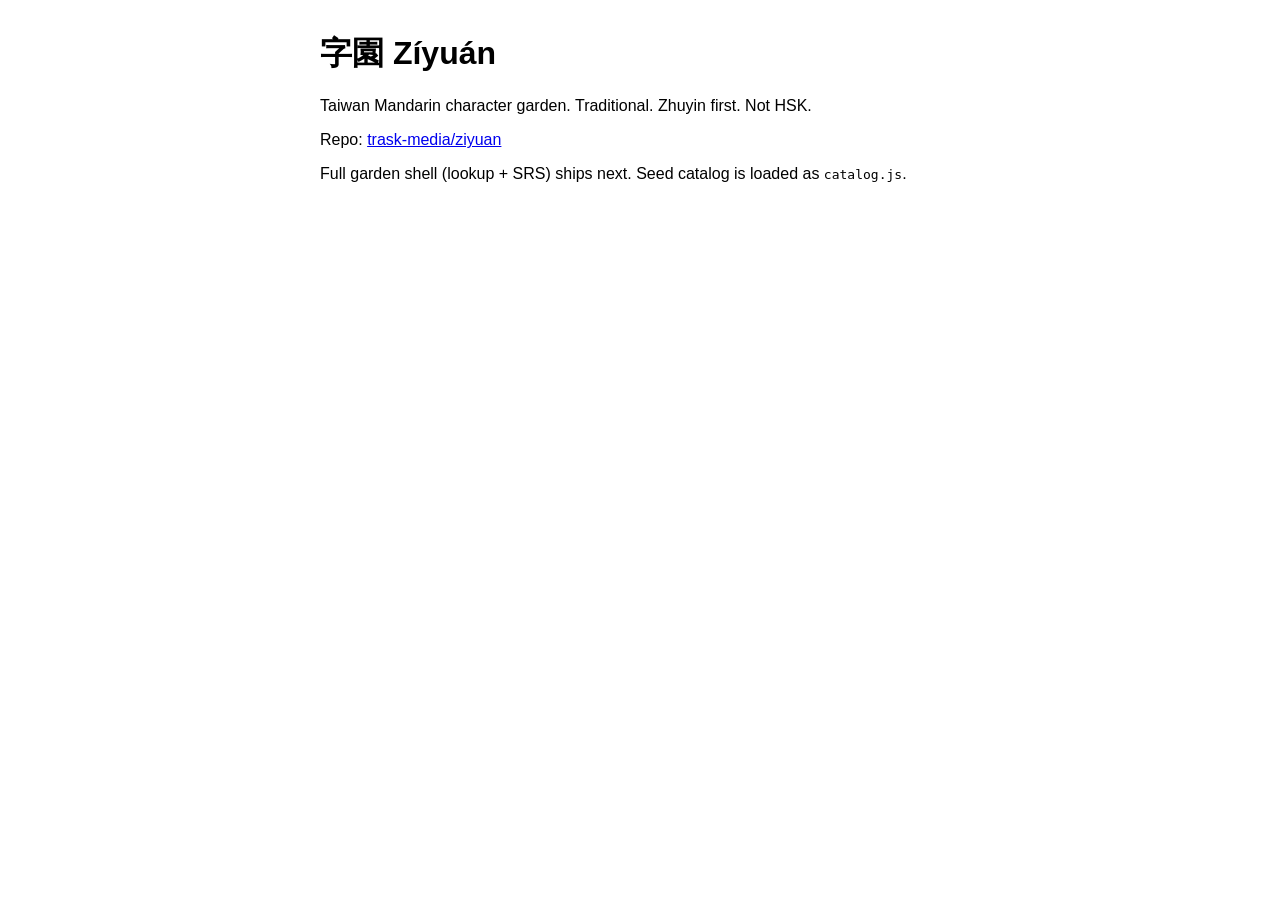
==== index.html @ 7b879d0a "Minimal index so Pages has a homepage" ====
<!DOCTYPE html>
<html lang="zh-Hant-TW">
<head>
<meta charset="utf-8"/>
<meta name="viewport" content="width=device-width, initial-scale=1"/>
<title>字園 Zíyuán</title>
</head>
<body style="font-family:sans-serif;max-width:40em;margin:2em auto;padding:0 1em">
<h1>字園 Zíyuán</h1>
<p>Taiwan Mandarin character garden. Traditional. Zhuyin first. Not HSK.</p>
<p>Repo: <a href="https://github.com/trask-media/ziyuan">trask-media/ziyuan</a></p>
<p>Full garden shell (lookup + SRS) ships next. Seed catalog is loaded as <code>catalog.js</code>.</p>
<script src="catalog.js"></script>
</body>
</html>
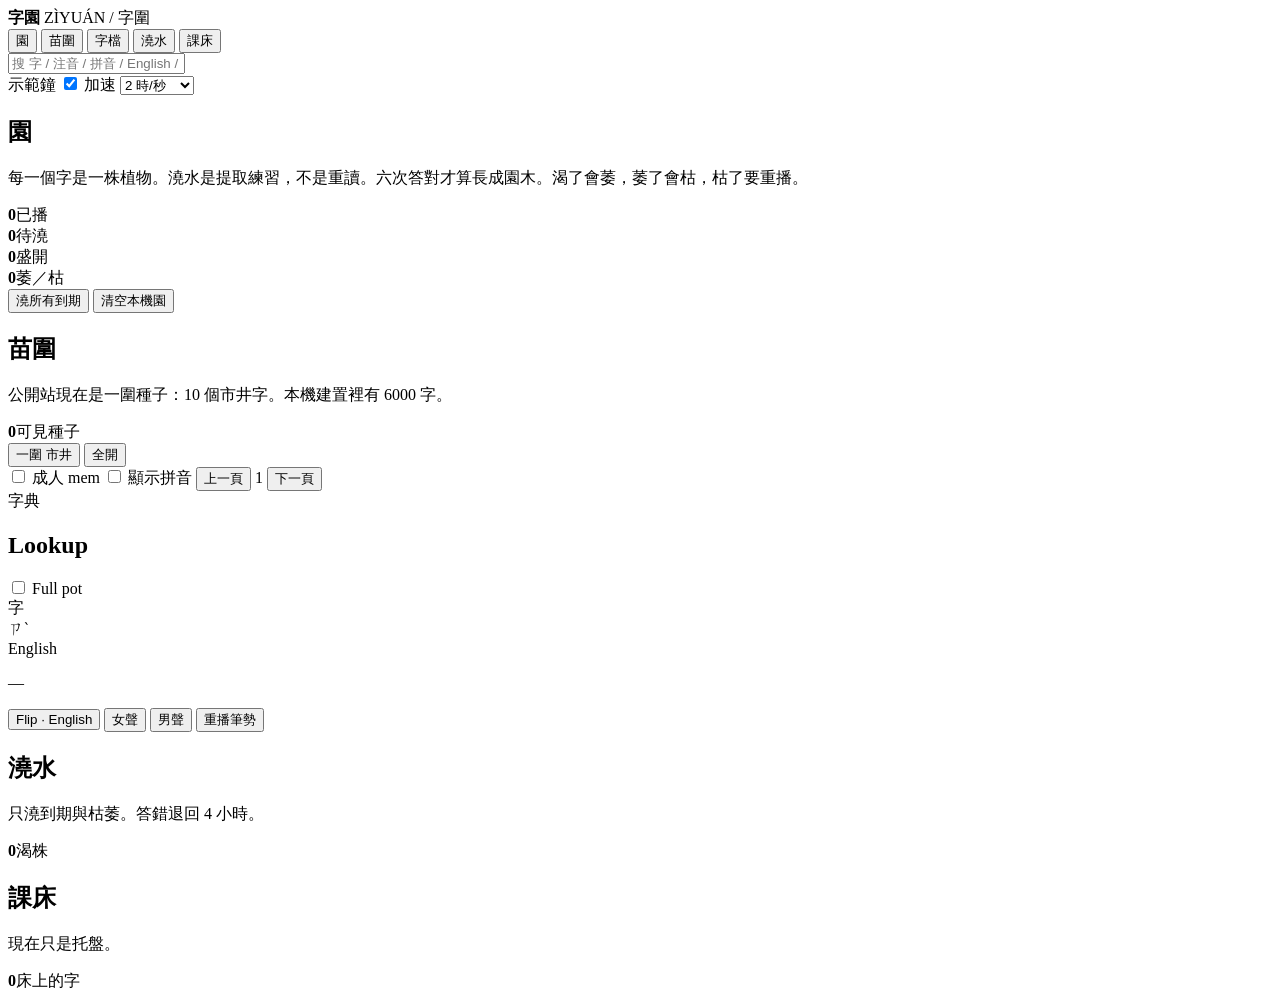
==== commit 53540e89: "Full garden shell" ====
--- a/index.html
+++ b/index.html
@@ -1,15 +1,181 @@
 <!DOCTYPE html>
 <html lang="zh-Hant-TW">
 <head>
-<meta charset="utf-8"/>
-<meta name="viewport" content="width=device-width, initial-scale=1"/>
-<title>字園 Zíyuán</title>
+  <meta charset="utf-8" />
+  <meta name="viewport" content="width=device-width, initial-scale=1" />
+  <title>字園 Zíyuán — 台灣華語字圍</title>
+  <link rel="preconnect" href="https://fonts.googleapis.com" />
+  <link rel="preconnect" href="https://fonts.gstatic.com" crossorigin />
+  <link href="https://fonts.googleapis.com/css2?family=Noto+Sans+TC:wght@400;500;700&family=Noto+Serif+TC:wght@500;700&display=swap" rel="stylesheet" />
+  <link rel="stylesheet" href="styles.css" />
 </head>
-<body style="font-family:sans-serif;max-width:40em;margin:2em auto;padding:0 1em">
-<h1>字園 Zíyuán</h1>
-<p>Taiwan Mandarin character garden. Traditional. Zhuyin first. Not HSK.</p>
-<p>Repo: <a href="https://github.com/trask-media/ziyuan">trask-media/ziyuan</a></p>
-<p>Full garden shell (lookup + SRS) ships next. Seed catalog is loaded as <code>catalog.js</code>.</p>
-<script src="catalog.js"></script>
+<body>
+  <div class="app">
+    <header class="topbar">
+      <a class="brand" href="index.html" style="text-decoration:none;color:inherit">
+        <b>字園</b>
+        <span>ZÌYUÁN / 字圍</span>
+      </a>
+      <nav class="nav">
+        <button data-view="garden" class="active">園</button>
+        <button data-view="nursery">苗圍</button>
+        <button data-view="profile">字檔</button>
+        <button data-view="water">澆水</button>
+        <button data-view="lesson">課床</button>
+      </nav>
+      <div class="search">
+        <input id="q" placeholder="搜 字 / 注音 / 拼音 / English / 台灣" />
+      </div>
+      <div class="clockbox">
+        <span id="demo-flag">示範鐘</span>
+        <label class="chk"><input type="checkbox" id="demo-toggle" checked /> 加速</label>
+        <select id="demo-rate">
+          <option value="0.5">0.5 時/秒</option>
+          <option value="2" selected>2 時/秒</option>
+          <option value="12">12 時/秒</option>
+          <option value="72">3 日/秒</option>
+        </select>
+      </div>
+    </header>
+    <main>
+      <section class="view on" data-view="garden">
+        <div class="hero">
+          <div>
+            <h1>園</h1>
+            <p>每一個字是一株植物。澆水是提取練習，不是重讀。六次答對才算長成園木。渴了會萎，萎了會枯，枯了要重播。</p>
+          </div>
+          <div class="stats">
+            <div class="stat"><b id="g-planted">0</b><span>已播</span></div>
+            <div class="stat"><b id="g-due">0</b><span>待澆</span></div>
+            <div class="stat"><b id="g-bloom">0</b><span>盛開</span></div>
+            <div class="stat"><b id="g-wilt">0</b><span>萎／枯</span></div>
+          </div>
+        </div>
+        <div class="actions">
+          <button class="btn" id="water-all">澆所有到期</button>
+          <button class="btn ghost" id="clear-garden">清空本機園</button>
+        </div>
+        <div class="pots" id="garden-pots"></div>
+      </section>
+      <section class="view" data-view="nursery">
+        <div class="hero">
+          <div>
+            <h1>苗圍</h1>
+            <p>公開站現在是一圍種子：10 個市井字。本機建置裡有 6000 字。</p>
+          </div>
+          <div class="stat"><b id="n-count">0</b><span>可見種子</span></div>
+        </div>
+        <div class="beds">
+          <button data-lv="1" class="on">一圍 市井</button>
+          <button data-lv="0">全開</button>
+        </div>
+        <div class="settings-row">
+          <label class="chk"><input type="checkbox" id="adult-toggle" /> 成人 mem</label>
+          <label class="chk"><input type="checkbox" id="pinyin-toggle" /> 顯示拼音</label>
+          <span class="pager">
+            <button class="btn ghost" id="prev-page">上一頁</button>
+            <span id="n-page">1</span>
+            <button class="btn ghost" id="next-page">下一頁</button>
+          </span>
+        </div>
+        <div class="catalog-grid" id="catalog-grid"></div>
+      </section>
+      <section class="view" data-view="profile">
+        <div class="lookup">
+          <div class="lookup-bar">
+            <div>
+              <div class="kicker">字典</div>
+              <h1 class="lookup-title">Lookup</h1>
+            </div>
+            <label class="chk rich-toggle">
+              <input type="checkbox" id="rich-toggle" />
+              Full pot
+            </label>
+          </div>
+          <div class="flip-wrap" id="flip-wrap">
+            <div class="flip-card" id="flip-card">
+              <div class="flip-face flip-front">
+                <div class="tian replay" id="tian"><div class="big" id="p-glyph">字</div></div>
+                <div class="lookup-zy" id="p-zy">ㄗˋ</div>
+              </div>
+              <div class="flip-face flip-back">
+                <div class="en-card">
+                  <div class="kicker">English</div>
+                  <p id="p-en-short">—</p>
+                </div>
+              </div>
+            </div>
+          </div>
+          <div class="lookup-actions">
+            <button class="btn" id="btn-flip">Flip · English</button>
+            <button class="btn ghost" id="btn-speak-f">女聲</button>
+            <button class="btn ghost" id="btn-speak-m">男聲</button>
+            <button class="btn ghost" id="btn-replay">重播筆勢</button>
+          </div>
+        </div>
+        <div class="dossier" id="rich-panel" hidden>
+          <div class="glyph-stage compact">
+            <div class="meta-row">
+              <span class="chip lv" id="p-rank">#</span>
+              <span class="chip" id="p-stk"></span>
+              <span class="chip" id="p-stage"></span>
+            </div>
+            <div class="actions">
+              <button class="btn" id="btn-seed">播進園裡</button>
+              <button class="btn ghost" id="btn-tray">加入課床</button>
+            </div>
+          </div>
+          <div class="panel">
+            <h2>Ledger</h2>
+            <p class="lead" id="p-hook"></p>
+            <div class="meta-row" id="p-stone-chips"></div>
+            <p class="lead" id="p-weather"></p>
+            <h2>字檔</h2>
+            <p class="lead" id="p-en"></p>
+            <p class="lead" id="p-tw" style="display:none"></p>
+            <div class="readings" id="p-readings"></div>
+            <div class="meta-row"><span id="p-py"></span></div>
+            <h2>台灣詞束</h2>
+            <div class="words" id="p-words"></div>
+            <h2>形近</h2>
+            <div class="meta-row" id="p-look"></div>
+            <h2>Mem</h2>
+            <div class="mems" id="p-mems"></div>
+            <textarea id="new-mem" rows="2" placeholder="發明一則"></textarea>
+            <div class="actions">
+              <label class="chk"><input type="checkbox" id="mem-adult" /> 成人</label>
+              <button class="btn" id="btn-add-mem">選用</button>
+            </div>
+            <h2>筆記</h2>
+            <textarea id="p-notes" rows="3"></textarea>
+          </div>
+        </div>
+      </section>
+      <section class="view" data-view="water">
+        <div class="hero">
+          <div>
+            <h1>澆水</h1>
+            <p>只澆到期與枯萎。答錯退回 4 小時。</p>
+          </div>
+          <div class="stat"><b id="w-due">0</b><span>渴株</span></div>
+        </div>
+        <div id="quiz-wrap"></div>
+      </section>
+      <section class="view" data-view="lesson">
+        <div class="hero">
+          <div>
+            <h1>課床</h1>
+            <p>現在只是托盤。</p>
+          </div>
+          <div class="stat"><b id="tray-count">0</b><span>床上的字</span></div>
+        </div>
+        <div class="tray" id="tray"></div>
+        <p class="footer-note" id="lesson-note"></p>
+      </section>
+    </main>
+  </div>
+  <div class="toast" id="toast"></div>
+  <script src="catalog.js"></script>
+  <script src="app.js"></script>
 </body>
 </html>
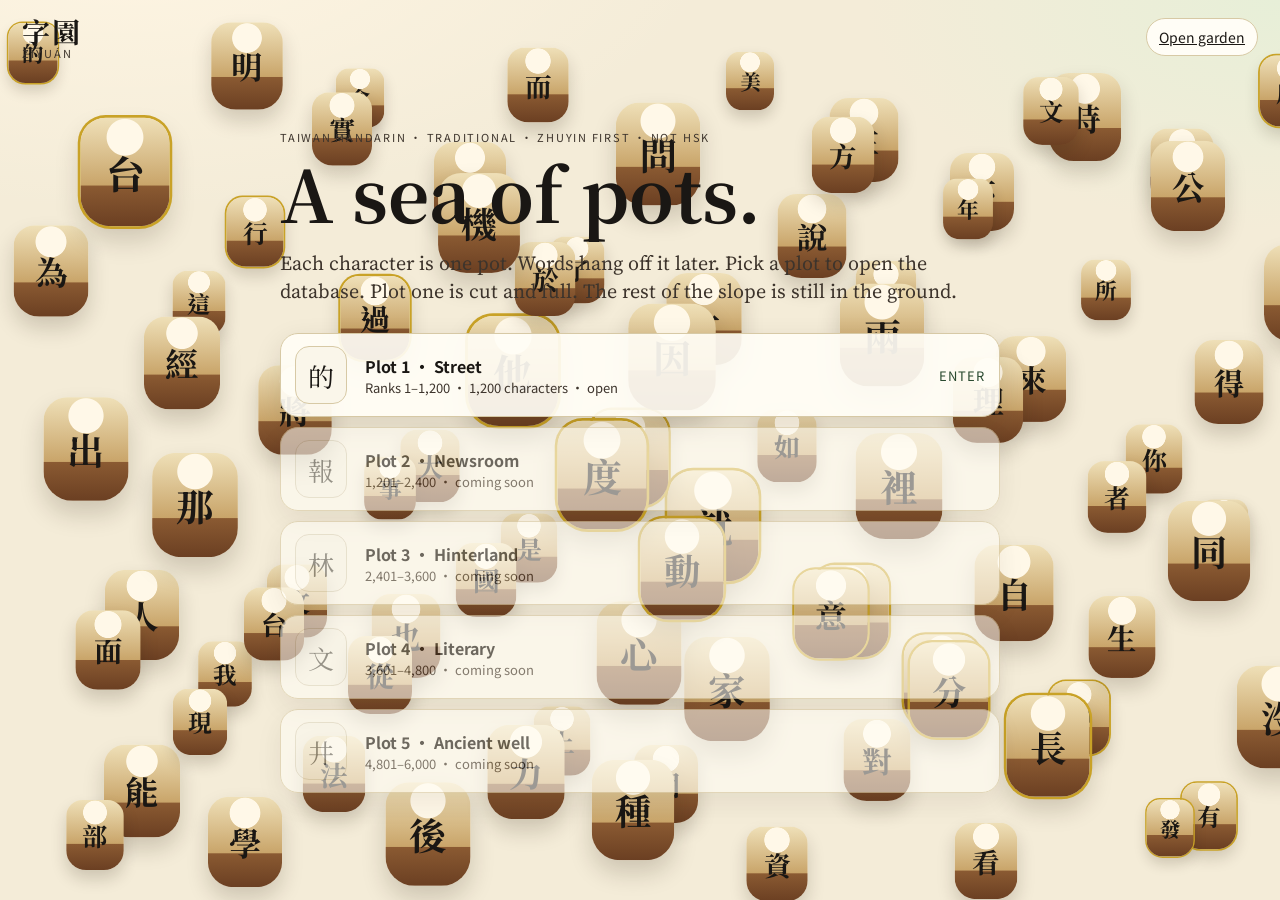
==== commit e7fdaecd: "English landing sea of pots; plot 1 full; garden UI in English" ====
--- a/index.html
+++ b/index.html
@@ -1,181 +1,100 @@
 <!DOCTYPE html>
-<html lang="zh-Hant-TW">
+<html lang="en">
 <head>
   <meta charset="utf-8" />
   <meta name="viewport" content="width=device-width, initial-scale=1" />
-  <title>字園 Zíyuán — 台灣華語字圍</title>
+  <title>Zìyuán — Taiwan Mandarin character garden</title>
   <link rel="preconnect" href="https://fonts.googleapis.com" />
   <link rel="preconnect" href="https://fonts.gstatic.com" crossorigin />
-  <link href="https://fonts.googleapis.com/css2?family=Noto+Sans+TC:wght@400;500;700&family=Noto+Serif+TC:wght@500;700&display=swap" rel="stylesheet" />
+  <link href="https://fonts.googleapis.com/css2?family=Noto+Sans+TC:wght@400;600;700&family=Noto+Serif+TC:wght@600;700&family=Source+Serif+4:opsz,wght@8..60,500;8..60,700&display=swap" rel="stylesheet" />
   <link rel="stylesheet" href="styles.css" />
 </head>
-<body>
-  <div class="app">
-    <header class="topbar">
-      <a class="brand" href="index.html" style="text-decoration:none;color:inherit">
-        <b>字園</b>
-        <span>ZÌYUÁN / 字圍</span>
+<body class="land">
+  <div class="sea" id="sea" aria-hidden="true"></div>
+  <header class="land-top">
+    <div class="brand">
+      <b>字園</b>
+      <span>ZÌYUÁN</span>
+    </div>
+    <a class="btn ghost" href="garden.html">Open garden</a>
+  </header>
+
+  <main class="land-hero">
+    <p class="kicker">Taiwan Mandarin · Traditional · Zhuyin first · not HSK</p>
+    <h1>A sea of pots.</h1>
+    <p class="deck">Each character is one pot. Words hang off it later. Pick a plot to open the database. Plot one is cut and full. The rest of the slope is still in the ground.</p>
+
+    <div class="plots" id="plots">
+      <a class="plot-card open" href="garden.html?plot=1">
+        <div class="plot-pot">的</div>
+        <div>
+          <div class="plot-name">Plot 1 · Street</div>
+          <div class="plot-meta">Ranks 1–1,200 · 1,200 characters · open</div>
+        </div>
+        <span class="plot-go">Enter</span>
       </a>
-      <nav class="nav">
-        <button data-view="garden" class="active">園</button>
-        <button data-view="nursery">苗圍</button>
-        <button data-view="profile">字檔</button>
-        <button data-view="water">澆水</button>
-        <button data-view="lesson">課床</button>
-      </nav>
-      <div class="search">
-        <input id="q" placeholder="搜 字 / 注音 / 拼音 / English / 台灣" />
-      </div>
-      <div class="clockbox">
-        <span id="demo-flag">示範鐘</span>
-        <label class="chk"><input type="checkbox" id="demo-toggle" checked /> 加速</label>
-        <select id="demo-rate">
-          <option value="0.5">0.5 時/秒</option>
-          <option value="2" selected>2 時/秒</option>
-          <option value="12">12 時/秒</option>
-          <option value="72">3 日/秒</option>
-        </select>
-      </div>
-    </header>
-    <main>
-      <section class="view on" data-view="garden">
-        <div class="hero">
-          <div>
-            <h1>園</h1>
-            <p>每一個字是一株植物。澆水是提取練習，不是重讀。六次答對才算長成園木。渴了會萎，萎了會枯，枯了要重播。</p>
-          </div>
-          <div class="stats">
-            <div class="stat"><b id="g-planted">0</b><span>已播</span></div>
-            <div class="stat"><b id="g-due">0</b><span>待澆</span></div>
-            <div class="stat"><b id="g-bloom">0</b><span>盛開</span></div>
-            <div class="stat"><b id="g-wilt">0</b><span>萎／枯</span></div>
-          </div>
+      <button class="plot-card locked" type="button" data-soon="Newsroom">
+        <div class="plot-pot dim">報</div>
+        <div>
+          <div class="plot-name">Plot 2 · Newsroom</div>
+          <div class="plot-meta">1,201–2,400 · coming soon</div>
         </div>
-        <div class="actions">
-          <button class="btn" id="water-all">澆所有到期</button>
-          <button class="btn ghost" id="clear-garden">清空本機園</button>
+      </button>
+      <button class="plot-card locked" type="button" data-soon="Hinterland">
+        <div class="plot-pot dim">林</div>
+        <div>
+          <div class="plot-name">Plot 3 · Hinterland</div>
+          <div class="plot-meta">2,401–3,600 · coming soon</div>
         </div>
-        <div class="pots" id="garden-pots"></div>
-      </section>
-      <section class="view" data-view="nursery">
-        <div class="hero">
-          <div>
-            <h1>苗圍</h1>
-            <p>公開站現在是一圍種子：10 個市井字。本機建置裡有 6000 字。</p>
-          </div>
-          <div class="stat"><b id="n-count">0</b><span>可見種子</span></div>
+      </button>
+      <button class="plot-card locked" type="button" data-soon="Literary">
+        <div class="plot-pot dim">文</div>
+        <div>
+          <div class="plot-name">Plot 4 · Literary</div>
+          <div class="plot-meta">3,601–4,800 · coming soon</div>
         </div>
-        <div class="beds">
-          <button data-lv="1" class="on">一圍 市井</button>
-          <button data-lv="0">全開</button>
+      </button>
+      <button class="plot-card locked" type="button" data-soon="Ancient well">
+        <div class="plot-pot dim">井</div>
+        <div>
+          <div class="plot-name">Plot 5 · Ancient well</div>
+          <div class="plot-meta">4,801–6,000 · coming soon</div>
         </div>
-        <div class="settings-row">
-          <label class="chk"><input type="checkbox" id="adult-toggle" /> 成人 mem</label>
-          <label class="chk"><input type="checkbox" id="pinyin-toggle" /> 顯示拼音</label>
-          <span class="pager">
-            <button class="btn ghost" id="prev-page">上一頁</button>
-            <span id="n-page">1</span>
-            <button class="btn ghost" id="next-page">下一頁</button>
-          </span>
-        </div>
-        <div class="catalog-grid" id="catalog-grid"></div>
-      </section>
-      <section class="view" data-view="profile">
-        <div class="lookup">
-          <div class="lookup-bar">
-            <div>
-              <div class="kicker">字典</div>
-              <h1 class="lookup-title">Lookup</h1>
-            </div>
-            <label class="chk rich-toggle">
-              <input type="checkbox" id="rich-toggle" />
-              Full pot
-            </label>
-          </div>
-          <div class="flip-wrap" id="flip-wrap">
-            <div class="flip-card" id="flip-card">
-              <div class="flip-face flip-front">
-                <div class="tian replay" id="tian"><div class="big" id="p-glyph">字</div></div>
-                <div class="lookup-zy" id="p-zy">ㄗˋ</div>
-              </div>
-              <div class="flip-face flip-back">
-                <div class="en-card">
-                  <div class="kicker">English</div>
-                  <p id="p-en-short">—</p>
-                </div>
-              </div>
-            </div>
-          </div>
-          <div class="lookup-actions">
-            <button class="btn" id="btn-flip">Flip · English</button>
-            <button class="btn ghost" id="btn-speak-f">女聲</button>
-            <button class="btn ghost" id="btn-speak-m">男聲</button>
-            <button class="btn ghost" id="btn-replay">重播筆勢</button>
-          </div>
-        </div>
-        <div class="dossier" id="rich-panel" hidden>
-          <div class="glyph-stage compact">
-            <div class="meta-row">
-              <span class="chip lv" id="p-rank">#</span>
-              <span class="chip" id="p-stk"></span>
-              <span class="chip" id="p-stage"></span>
-            </div>
-            <div class="actions">
-              <button class="btn" id="btn-seed">播進園裡</button>
-              <button class="btn ghost" id="btn-tray">加入課床</button>
-            </div>
-          </div>
-          <div class="panel">
-            <h2>Ledger</h2>
-            <p class="lead" id="p-hook"></p>
-            <div class="meta-row" id="p-stone-chips"></div>
-            <p class="lead" id="p-weather"></p>
-            <h2>字檔</h2>
-            <p class="lead" id="p-en"></p>
-            <p class="lead" id="p-tw" style="display:none"></p>
-            <div class="readings" id="p-readings"></div>
-            <div class="meta-row"><span id="p-py"></span></div>
-            <h2>台灣詞束</h2>
-            <div class="words" id="p-words"></div>
-            <h2>形近</h2>
-            <div class="meta-row" id="p-look"></div>
-            <h2>Mem</h2>
-            <div class="mems" id="p-mems"></div>
-            <textarea id="new-mem" rows="2" placeholder="發明一則"></textarea>
-            <div class="actions">
-              <label class="chk"><input type="checkbox" id="mem-adult" /> 成人</label>
-              <button class="btn" id="btn-add-mem">選用</button>
-            </div>
-            <h2>筆記</h2>
-            <textarea id="p-notes" rows="3"></textarea>
-          </div>
-        </div>
-      </section>
-      <section class="view" data-view="water">
-        <div class="hero">
-          <div>
-            <h1>澆水</h1>
-            <p>只澆到期與枯萎。答錯退回 4 小時。</p>
-          </div>
-          <div class="stat"><b id="w-due">0</b><span>渴株</span></div>
-        </div>
-        <div id="quiz-wrap"></div>
-      </section>
-      <section class="view" data-view="lesson">
-        <div class="hero">
-          <div>
-            <h1>課床</h1>
-            <p>現在只是托盤。</p>
-          </div>
-          <div class="stat"><b id="tray-count">0</b><span>床上的字</span></div>
-        </div>
-        <div class="tray" id="tray"></div>
-        <p class="footer-note" id="lesson-note"></p>
-      </section>
-    </main>
-  </div>
-  <div class="toast" id="toast"></div>
-  <script src="catalog.js"></script>
-  <script src="app.js"></script>
+      </button>
+    </div>
+    <p class="land-note" id="soon-note"></p>
+  </main>
+
+  <script>
+    const SEA = "的是不我一有大在人了中到資要以可這個你會好為上來學就交也用能如時文說沒他看那問生過對出而自行家得後裡台心所法如成國年現因發事方面於長將美同機分經種者實意正力理明動公從兩部度文台臺裡資這我不的是一人".split("");
+    const sea = document.getElementById("sea");
+    const n = Math.min(88, Math.floor((window.innerWidth * window.innerHeight) / 14000) + 36);
+    for (let i = 0; i < n; i++) {
+      const el = document.createElement(i % 7 === 0 ? "a" : "span");
+      el.className = "float-pot" + (i % 5 === 0 ? " gold" : "");
+      el.textContent = SEA[i % SEA.length];
+      const x = ((i * 37) % 97) + Math.random() * 4;
+      const y = ((i * 53) % 91) + Math.random() * 5;
+      el.style.left = x + "vw";
+      el.style.top = y + "vh";
+      el.style.animationDelay = (-Math.random() * 8) + "s";
+      el.style.animationDuration = (10 + Math.random() * 10) + "s";
+      el.style.setProperty("--s", (0.72 + Math.random() * 0.7).toFixed(2));
+      if (el.tagName === "A") {
+        el.href = "garden.html?plot=1&z=" + encodeURIComponent(el.textContent);
+        el.title = "Open " + el.textContent;
+      }
+      sea.appendChild(el);
+    }
+    document.querySelectorAll(".plot-card.locked").forEach((b) => {
+      b.onclick = () => {
+        b.classList.remove("shake");
+        void b.offsetWidth;
+        b.classList.add("shake");
+        document.getElementById("soon-note").textContent =
+          b.dataset.soon + " is still in the ground. Only Plot 1 is open.";
+      };
+    });
+  </script>
 </body>
 </html>
--- a/styles.css
+++ b/styles.css
@@ -0,0 +1,405 @@
+:root {
+  --ink: #1a1714;
+  --ink-soft: #3d342c;
+  --paper: #f4ecd8;
+  --paper-2: #efe4c8;
+  --rule: #d7c9a5;
+  --moss: #3d6b45;
+  --moss-2: #2a4a30;
+  --leaf: #7cae62;
+  --bud: #c45c6a;
+  --pot: #b5683a;
+  --pot-dark: #7a3e22;
+  --gold: #c9a227;
+  --thirst: #c4843a;
+  --wilt: #8a6a4a;
+  --dead: #5a5148;
+  --warn: #a33b2c;
+  --chip-tw: #2f5d50;
+  --chip-cn: #6b4a3a;
+  --shadow: 0 10px 28px rgba(40, 28, 12, .12);
+  --serif: "Noto Serif TC", "I.Ming", "PMingLiU", serif;
+  --sans: "Noto Sans TC", "PingFang TC", "Heiti TC", sans-serif;
+  --mono: "Noto Sans TC", sans-serif;
+}
+
+* { box-sizing: border-box; }
+html, body { margin: 0; height: 100%; }
+body {
+  font-family: var(--sans);
+  background:
+    radial-gradient(1200px 600px at 10% -10%, #fff6e4 0%, transparent 50%),
+    radial-gradient(900px 500px at 100% 0%, #e7efd8 0%, transparent 46%),
+    var(--paper);
+  color: var(--ink);
+  min-height: 100%;
+}
+
+.app { display: flex; flex-direction: column; min-height: 100%; }
+
+.topbar {
+  display: flex; align-items: center; gap: 16px;
+  padding: 10px 18px;
+  border-bottom: 1px solid var(--rule);
+  background: rgba(244, 236, 216, .92);
+  backdrop-filter: blur(8px);
+  position: sticky; top: 0; z-index: 20;
+}
+.brand { display: flex; flex-direction: column; line-height: 1.1; min-width: 92px; }
+.brand b { font-family: var(--serif); font-size: 28px; font-weight: 700; letter-spacing: .08em; }
+.brand span { font-size: 11px; color: var(--ink-soft); letter-spacing: .18em; }
+.nav { display: flex; gap: 6px; flex-wrap: wrap; }
+.nav button, .iconbtn, .btn {
+  font-family: var(--sans);
+  border: 1px solid transparent;
+  background: transparent;
+  color: var(--ink-soft);
+  padding: 8px 12px;
+  border-radius: 999px;
+  cursor: pointer;
+  font-size: 14px;
+}
+.nav button.active {
+  background: var(--ink);
+  color: var(--paper);
+}
+.btn {
+  background: var(--moss);
+  color: #f6f3e8;
+  border-color: var(--moss-2);
+}
+.btn.ghost { background: #fffdf6; color: var(--ink); border-color: var(--rule); }
+.btn.warn { background: var(--warn); border-color: #7a2418; }
+.btn:disabled { opacity: .45; cursor: not-allowed; }
+.iconbtn { padding: 6px 8px; }
+.grow { flex: 1; }
+.search {
+  flex: 1; min-width: 160px; max-width: 420px;
+  display: flex; align-items: center;
+  background: #fffdf6;
+  border: 1px solid var(--rule);
+  border-radius: 999px;
+  padding: 0 12px;
+}
+.search input {
+  width: 100%; border: 0; background: transparent;
+  padding: 9px 8px; font: 15px var(--sans); outline: none; color: var(--ink);
+}
+.clockbox { font-size: 12px; color: var(--ink-soft); display: flex; align-items: center; gap: 8px; }
+.clockbox select, .clockbox input[type=checkbox] { accent-color: var(--moss); }
+select, textarea {
+  font-family: var(--sans);
+  border: 1px solid var(--rule);
+  background: #fffdf6;
+  border-radius: 10px;
+  padding: 8px 10px;
+  color: var(--ink);
+}
+
+main { flex: 1; padding: 18px 20px 88px; max-width: 1280px; margin: 0 auto; width: 100%; }
+.view { display: none; }
+.view.on { display: block; }
+
+.hero {
+  display: flex; justify-content: space-between; gap: 16px; align-items: flex-end;
+  margin-bottom: 16px;
+}
+.hero h1 { font-family: var(--serif); font-weight: 700; font-size: 32px; margin: 0; }
+.hero p { margin: 4px 0 0; color: var(--ink-soft); font-size: 14px; max-width: 62ch; }
+.stats { display: flex; gap: 10px; flex-wrap: wrap; }
+.stat {
+  background: #fffdf6; border: 1px solid var(--rule); border-radius: 14px;
+  padding: 8px 12px; min-width: 72px;
+}
+.stat b { display: block; font-family: var(--serif); font-size: 20px; }
+.stat span { font-size: 11px; color: var(--ink-soft); letter-spacing: .06em; }
+
+.beds { display: flex; gap: 8px; flex-wrap: wrap; margin: 8px 0 16px; }
+.beds button {
+  border: 1px solid var(--rule); background: #fffdf6; border-radius: 999px;
+  padding: 6px 12px; cursor: pointer; font-family: var(--sans); color: var(--ink-soft);
+}
+.beds button.on { background: var(--ink); color: var(--paper); }
+
+.pots {
+  display: grid;
+  grid-template-columns: repeat(auto-fill, minmax(118px, 1fr));
+  gap: 14px;
+}
+.pot {
+  background: #fffdf6;
+  border: 1px solid var(--rule);
+  border-radius: 18px;
+  padding: 10px 8px 12px;
+  text-align: center;
+  cursor: pointer;
+  box-shadow: var(--shadow);
+  position: relative;
+  transition: transform .15s ease;
+}
+.pot:hover { transform: translateY(-2px); }
+.pot .glyph {
+  font-family: var(--serif);
+  font-size: 46px;
+  line-height: 1.15;
+  font-weight: 600;
+}
+.pot .zy { font-size: 13px; color: var(--moss-2); letter-spacing: .04em; min-height: 18px; }
+.pot .stage { font-size: 11px; color: var(--ink-soft); margin-top: 4px; }
+.pot .due { position: absolute; top: 8px; right: 8px; width: 8px; height: 8px; border-radius: 50%; }
+.pot.seed .glyph { color: #6b5a3a; }
+.pot.sprout .glyph { color: #4d7a3e; }
+.pot.leaf .glyph { color: var(--moss); }
+.pot.bud .glyph { color: #8a3d4a; }
+.pot.bloom .glyph { color: var(--ink); }
+.pot.thirsty { outline: 2px solid var(--thirst); }
+.pot.wilt { filter: saturate(.5); }
+.pot.dead { opacity: .55; filter: grayscale(.7); }
+.plant-emoji { font-size: 16px; height: 20px; }
+
+.empty {
+  border: 1px dashed var(--rule);
+  border-radius: 18px;
+  padding: 36px 20px;
+  text-align: center;
+  color: var(--ink-soft);
+  background: rgba(255,253,246,.5);
+}
+
+.catalog-grid {
+  display: grid;
+  grid-template-columns: repeat(auto-fill, minmax(92px, 1fr));
+  gap: 8px;
+}
+.tile {
+  background: #fffdf6;
+  border: 1px solid var(--rule);
+  border-radius: 14px;
+  padding: 8px 4px 10px;
+  text-align: center;
+  cursor: pointer;
+}
+.tile .g { font-family: var(--serif); font-size: 34px; line-height: 1.1; }
+.tile .m { font-size: 10px; color: var(--ink-soft); }
+.tile .r { font-size: 10px; color: var(--gold); }
+.tile.planted { box-shadow: inset 0 0 0 2px var(--leaf); }
+.tile .twdot { color: var(--chip-tw); font-size: 10px; }
+
+.pager { display: flex; gap: 8px; align-items: center; margin: 14px 0; color: var(--ink-soft); font-size: 13px; }
+
+.lookup { max-width: 480px; margin: 0 auto 28px; }
+.lookup-bar { display: flex; justify-content: space-between; align-items: flex-end; gap: 12px; margin-bottom: 14px; }
+.lookup-title { font-family: var(--serif); font-size: 28px; margin: 0; }
+.kicker { letter-spacing: .16em; font-size: 11px; color: var(--ink-soft); text-transform: uppercase; }
+.lookup-zy { text-align: center; font-size: 28px; letter-spacing: .12em; margin-top: 12px; color: var(--moss-2); min-height: 36px; }
+.lookup-actions { display: flex; flex-wrap: wrap; gap: 8px; margin-top: 14px; justify-content: center; }
+.lookup .note { text-align: center; font-size: 12px; color: var(--ink-soft); }
+
+.flip-wrap { perspective: 1200px; }
+.flip-card {
+  position: relative;
+  transform-style: preserve-3d;
+  transition: transform .55s cubic-bezier(.2,.7,.2,1);
+}
+.flip-card.flipped { transform: rotateY(180deg); }
+.flip-face { backface-visibility: hidden; -webkit-backface-visibility: hidden; }
+.flip-back {
+  position: absolute; inset: 0;
+  transform: rotateY(180deg);
+  display: grid; place-items: center;
+  background: #fffdf6;
+  border: 1px solid var(--rule);
+  border-radius: 22px;
+  padding: 24px;
+}
+.en-card { text-align: center; max-width: 28ch; }
+.en-card p { font-family: "Noto Serif TC", serif; font-size: 26px; line-height: 1.35; margin: 8px 0 0; }
+.rich-toggle { background: #fffdf6; border: 1px solid var(--rule); border-radius: 999px; padding: 6px 12px; }
+
+.dossier { display: grid; grid-template-columns: 280px 1fr; gap: 22px; }
+.dossier[hidden] { display: none !important; }
+@media (max-width: 840px) { .dossier { grid-template-columns: 1fr; } }
+.glyph-stage.compact { padding-top: 8px; }
+
+.glyph-stage {
+  background: #fffdf6;
+  border: 1px solid var(--rule);
+  border-radius: 22px;
+  padding: 18px;
+  box-shadow: var(--shadow);
+}
+.tian[data-color="ink"] { box-shadow: inset 0 0 0 3px #1a1714; }
+.tian[data-color="moss"] { box-shadow: inset 0 0 0 3px #3d6b45; }
+.tian[data-color="kiln"] { box-shadow: inset 0 0 0 3px #b5683a; }
+.tian[data-color="jade"] { box-shadow: inset 0 0 0 3px #2f5d50; }
+.tian[data-color="night"] { box-shadow: inset 0 0 0 3px #243a55; }
+.tian[data-color="bone"] { box-shadow: inset 0 0 0 3px #8a6a4a; }
+.tian[data-color="gold"] { box-shadow: inset 0 0 0 3px #c9a227; }
+.tian {
+  width: 100%;
+  aspect-ratio: 1;
+  border: 2px solid #c9b894;
+  background:
+    linear-gradient(#e6d7b0, #e6d7b0) center/100% 1px no-repeat,
+    linear-gradient(#e6d7b0, #e6d7b0) center/1px 100% no-repeat,
+    #faf6ea;
+  display: grid; place-items: center;
+  position: relative;
+  overflow: hidden;
+}
+.tian .big {
+  font-family: var(--serif);
+  font-size: min(42vw, 220px);
+  font-weight: 600;
+  line-height: 1;
+  animation: brushIn 1.1s ease both;
+}
+@keyframes brushIn {
+  from { clip-path: inset(0 100% 0 0); filter: blur(2px); opacity: .2; }
+  to { clip-path: inset(0 0 0 0); filter: blur(0); opacity: 1; }
+}
+.tian.replay .big { animation: none; }
+.tian.replay .big { animation: brushIn 1.1s ease both; }
+
+.meta-row { display: flex; gap: 8px; flex-wrap: wrap; margin-top: 12px; align-items: center; }
+.chip {
+  font-size: 12px; border-radius: 999px; padding: 3px 9px;
+  background: #efe6cf; color: var(--ink-soft);
+}
+.chip.tw { background: #d7efe4; color: var(--chip-tw); }
+.chip.cn { background: #f3e0d6; color: var(--chip-cn); }
+.chip.lv { background: var(--ink); color: var(--paper); }
+
+.actions { display: flex; gap: 8px; flex-wrap: wrap; margin-top: 14px; }
+
+.panel h2 { font-family: var(--serif); font-size: 22px; margin: 0 0 8px; }
+.panel p.lead { margin: 0 0 12px; color: var(--ink-soft); }
+.readings { display: flex; gap: 8px; flex-wrap: wrap; margin-bottom: 10px; }
+.rd {
+  border: 1px solid var(--rule); border-radius: 12px; padding: 8px 10px; background: #fffdf6;
+}
+.rd b { display: block; font-size: 18px; }
+.rd span { font-size: 12px; color: var(--ink-soft); }
+.words { display: flex; flex-direction: column; gap: 8px; }
+.word {
+  display: grid; grid-template-columns: auto 1fr auto; gap: 10px; align-items: center;
+  background: #fffdf6; border: 1px solid var(--rule); border-radius: 12px; padding: 8px 12px;
+}
+.word .ww { font-family: var(--serif); font-size: 22px; }
+.word .we { font-size: 13px; color: var(--ink-soft); }
+
+.mems { display: flex; flex-direction: column; gap: 10px; margin-top: 8px; }
+.mem {
+  border: 1px solid var(--rule); background: #fffdf6; border-radius: 14px; padding: 10px 12px;
+}
+.mem.adult { border-color: #e2b4ad; background: #fff6f3; }
+.mem .row { display: flex; justify-content: space-between; gap: 8px; align-items: center; }
+.votes { display: flex; gap: 6px; align-items: center; }
+.votes button { border: 0; background: #efe6cf; border-radius: 8px; cursor: pointer; padding: 2px 8px; }
+
+.quiz {
+  max-width: 560px; margin: 24px auto; text-align: center;
+}
+.quiz .prompt {
+  font-family: var(--serif); font-size: 88px; line-height: 1.1; margin: 10px 0;
+}
+.quiz .sub { color: var(--ink-soft); margin-bottom: 16px; }
+.choices { display: grid; gap: 10px; }
+.choices button {
+  font-family: var(--sans); font-size: 18px; padding: 14px;
+  border-radius: 14px; border: 1px solid var(--rule); background: #fffdf6; cursor: pointer;
+}
+.choices button.good { background: #d7efe4; border-color: var(--moss); }
+.choices button.bad { background: #f3e0d6; border-color: var(--warn); }
+.feedback { min-height: 28px; margin: 10px 0; font-size: 15px; }
+
+.tray { display: flex; flex-wrap: wrap; gap: 8px; min-height: 72px;
+  border: 1px dashed var(--rule); border-radius: 16px; padding: 12px; background: #fffdf6; }
+.tray .chip-z {
+  font-family: var(--serif); font-size: 28px; padding: 4px 10px;
+  border: 1px solid var(--rule); border-radius: 12px; cursor: pointer; background: #faf6ea;
+}
+
+.footer-note {
+  margin-top: 28px; font-size: 12px; color: var(--ink-soft); line-height: 1.55; max-width: 80ch;
+}
+
+.toast {
+  position: fixed; bottom: 18px; left: 50%; transform: translateX(-50%);
+  background: var(--ink); color: var(--paper); padding: 10px 16px; border-radius: 999px;
+  font-size: 14px; display: none; z-index: 40;
+}
+.toast.on { display: block; }
+
+.settings-row { display: flex; gap: 16px; flex-wrap: wrap; align-items: center; margin: 8px 0 16px; font-size: 14px; }
+label.chk { display: flex; gap: 6px; align-items: center; cursor: pointer; }
+
+.beds button.locked { opacity: .45; cursor: not-allowed; }
+
+body.land { overflow-x: hidden; min-height: 100vh; }
+.sea { position: fixed; inset: 0; z-index: 0; pointer-events: none; }
+.float-pot {
+  position: absolute;
+  width: 64px; height: 78px;
+  display: grid; place-items: center;
+  font-family: var(--serif); font-size: 28px; font-weight: 700;
+  background:
+    radial-gradient(circle at 50% 18%, #fff8e8 0 18%, transparent 19%),
+    linear-gradient(#efe0b8, #c9a56a 62%, #8a5a32 63%, #6b3f22);
+  border-radius: 18px 18px 22px 22px;
+  box-shadow: 0 10px 18px rgba(40,28,12,.18);
+  transform: scale(var(--s, 1));
+  animation: drift 14s ease-in-out infinite;
+  color: var(--ink);
+  pointer-events: auto;
+  text-decoration: none;
+}
+.float-pot.gold { box-shadow: 0 0 0 2px #c9a227, 0 10px 18px rgba(40,28,12,.18); }
+@keyframes drift {
+  0%,100% { translate: 0 0; }
+  50% { translate: 8px -14px; }
+}
+.land-top {
+  position: relative; z-index: 2;
+  display: flex; justify-content: space-between; align-items: center;
+  padding: 16px 22px;
+}
+.land-hero {
+  position: relative; z-index: 2;
+  max-width: 760px; margin: 6vh auto 80px; padding: 0 20px;
+}
+.land-hero h1 {
+  font-family: var(--serif); font-size: clamp(42px, 8vw, 72px);
+  margin: 8px 0 10px; line-height: 1.02;
+}
+.land-hero .deck {
+  font-family: "Source Serif 4", "Noto Serif TC", serif;
+  font-size: 20px; color: var(--ink-soft); max-width: 38em;
+}
+.plots { display: grid; gap: 10px; margin-top: 28px; }
+.plot-card {
+  display: grid; grid-template-columns: 56px 1fr auto; gap: 14px; align-items: center;
+  background: rgba(255,253,246,.92); border: 1px solid var(--rule);
+  border-radius: 18px; padding: 12px 14px; text-decoration: none; color: inherit;
+  font: inherit; text-align: left; cursor: pointer; box-shadow: var(--shadow);
+}
+.plot-card.locked { opacity: .62; }
+.plot-pot {
+  width: 52px; height: 58px; border-radius: 14px;
+  display: grid; place-items: center;
+  font-family: var(--serif); font-size: 26px;
+  background: #faf6ea; border: 1px solid var(--rule);
+}
+.plot-pot.dim { filter: grayscale(.4); opacity: .7; }
+.plot-name { font-weight: 700; }
+.plot-meta { font-size: 13px; color: var(--ink-soft); }
+.plot-go { font-size: 13px; letter-spacing: .08em; text-transform: uppercase; color: var(--moss-2); }
+.plot-card.shake { animation: shake .4s ease; }
+@keyframes shake { 25% { transform: translateX(-4px); } 75% { transform: translateX(4px); } }
+.land-note { min-height: 24px; color: var(--warn); font-size: 14px; }
+@media (max-width: 640px) {
+  .float-pot { width: 48px; height: 60px; font-size: 22px; }
+  .plot-card { grid-template-columns: 48px 1fr; }
+  .plot-go { display: none; }
+}
+
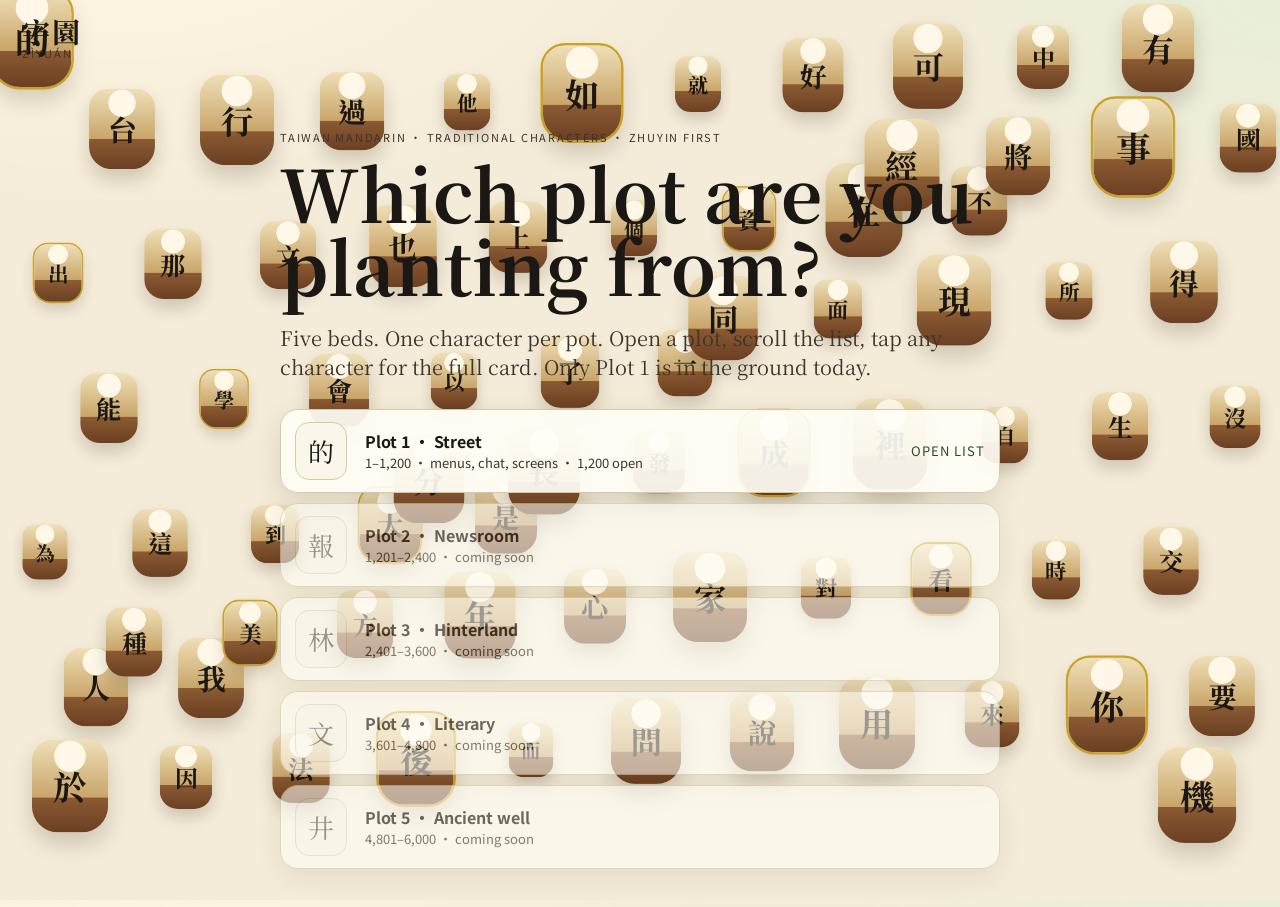
==== commit 5c79cb14: "Plot picker then full list; tap a character for the complete card" ====
--- a/index.html
+++ b/index.html
@@ -3,10 +3,10 @@
 <head>
   <meta charset="utf-8" />
   <meta name="viewport" content="width=device-width, initial-scale=1" />
-  <title>Zìyuán — Taiwan Mandarin character garden</title>
+  <title>Zìyuán — pick a plot</title>
   <link rel="preconnect" href="https://fonts.googleapis.com" />
   <link rel="preconnect" href="https://fonts.gstatic.com" crossorigin />
-  <link href="https://fonts.googleapis.com/css2?family=Noto+Sans+TC:wght@400;600;700&family=Noto+Serif+TC:wght@600;700&family=Source+Serif+4:opsz,wght@8..60,500;8..60,700&display=swap" rel="stylesheet" />
+  <link href="https://fonts.googleapis.com/css2?family=Noto+Sans+TC:wght@400;600;700&family=Noto+Serif+TC:wght@600;700&display=swap" rel="stylesheet" />
   <link rel="stylesheet" href="styles.css" />
 </head>
 <body class="land">
@@ -16,45 +16,42 @@
       <b>字園</b>
       <span>ZÌYUÁN</span>
     </div>
-    <a class="btn ghost" href="garden.html">Open garden</a>
   </header>
-
   <main class="land-hero">
-    <p class="kicker">Taiwan Mandarin · Traditional · Zhuyin first · not HSK</p>
-    <h1>A sea of pots.</h1>
-    <p class="deck">Each character is one pot. Words hang off it later. Pick a plot to open the database. Plot one is cut and full. The rest of the slope is still in the ground.</p>
-
-    <div class="plots" id="plots">
+    <p class="kicker">Taiwan Mandarin · Traditional characters · Zhuyin first</p>
+    <h1>Which plot are you planting from?</h1>
+    <p class="deck">Five beds. One character per pot. Open a plot, scroll the list, tap any character for the full card. Only Plot 1 is in the ground today.</p>
+    <div class="plots">
       <a class="plot-card open" href="garden.html?plot=1">
         <div class="plot-pot">的</div>
         <div>
           <div class="plot-name">Plot 1 · Street</div>
-          <div class="plot-meta">Ranks 1–1,200 · 1,200 characters · open</div>
+          <div class="plot-meta">1–1,200 · menus, chat, screens · 1,200 open</div>
         </div>
-        <span class="plot-go">Enter</span>
+        <span class="plot-go">Open list</span>
       </a>
-      <button class="plot-card locked" type="button" data-soon="Newsroom">
+      <button class="plot-card locked" type="button" data-soon="Plot 2 · Newsroom">
         <div class="plot-pot dim">報</div>
         <div>
           <div class="plot-name">Plot 2 · Newsroom</div>
           <div class="plot-meta">1,201–2,400 · coming soon</div>
         </div>
       </button>
-      <button class="plot-card locked" type="button" data-soon="Hinterland">
+      <button class="plot-card locked" type="button" data-soon="Plot 3 · Hinterland">
         <div class="plot-pot dim">林</div>
         <div>
           <div class="plot-name">Plot 3 · Hinterland</div>
           <div class="plot-meta">2,401–3,600 · coming soon</div>
         </div>
       </button>
-      <button class="plot-card locked" type="button" data-soon="Literary">
+      <button class="plot-card locked" type="button" data-soon="Plot 4 · Literary">
         <div class="plot-pot dim">文</div>
         <div>
           <div class="plot-name">Plot 4 · Literary</div>
           <div class="plot-meta">3,601–4,800 · coming soon</div>
         </div>
       </button>
-      <button class="plot-card locked" type="button" data-soon="Ancient well">
+      <button class="plot-card locked" type="button" data-soon="Plot 5 · Ancient well">
         <div class="plot-pot dim">井</div>
         <div>
           <div class="plot-name">Plot 5 · Ancient well</div>
@@ -64,35 +61,24 @@
     </div>
     <p class="land-note" id="soon-note"></p>
   </main>
-
   <script>
-    const SEA = "的是不我一有大在人了中到資要以可這個你會好為上來學就交也用能如時文說沒他看那問生過對出而自行家得後裡台心所法如成國年現因發事方面於長將美同機分經種者實意正力理明動公從兩部度文台臺裡資這我不的是一人".split("");
+    const SEA = "的是不我一有大在人了中到資要以可這個你會好為上來學就交也用能如時文說沒他看那問生過對出而自行家得後裡台心所法成國年現因發事方面於長將美同機分經種者實意正力理明動公從兩部度臺".split("");
     const sea = document.getElementById("sea");
-    const n = Math.min(88, Math.floor((window.innerWidth * window.innerHeight) / 14000) + 36);
+    const n = Math.min(72, Math.floor((innerWidth * innerHeight) / 16000) + 28);
     for (let i = 0; i < n; i++) {
-      const el = document.createElement(i % 7 === 0 ? "a" : "span");
-      el.className = "float-pot" + (i % 5 === 0 ? " gold" : "");
+      const el = document.createElement("span");
+      el.className = "float-pot" + (i % 6 === 0 ? " gold" : "");
       el.textContent = SEA[i % SEA.length];
-      const x = ((i * 37) % 97) + Math.random() * 4;
-      const y = ((i * 53) % 91) + Math.random() * 5;
-      el.style.left = x + "vw";
-      el.style.top = y + "vh";
+      el.style.left = ((i * 37) % 97) + "vw";
+      el.style.top = ((i * 53) % 88) + "vh";
       el.style.animationDelay = (-Math.random() * 8) + "s";
-      el.style.animationDuration = (10 + Math.random() * 10) + "s";
-      el.style.setProperty("--s", (0.72 + Math.random() * 0.7).toFixed(2));
-      if (el.tagName === "A") {
-        el.href = "garden.html?plot=1&z=" + encodeURIComponent(el.textContent);
-        el.title = "Open " + el.textContent;
-      }
+      el.style.setProperty("--s", (0.7 + Math.random() * 0.55).toFixed(2));
       sea.appendChild(el);
     }
     document.querySelectorAll(".plot-card.locked").forEach((b) => {
       b.onclick = () => {
-        b.classList.remove("shake");
-        void b.offsetWidth;
-        b.classList.add("shake");
-        document.getElementById("soon-note").textContent =
-          b.dataset.soon + " is still in the ground. Only Plot 1 is open.";
+        b.classList.remove("shake"); void b.offsetWidth; b.classList.add("shake");
+        document.getElementById("soon-note").textContent = b.dataset.soon + " is still closed. Open Plot 1.";
       };
     });
   </script>
--- a/styles.css
+++ b/styles.css
@@ -171,19 +171,29 @@
   grid-template-columns: repeat(auto-fill, minmax(92px, 1fr));
   gap: 8px;
 }
+.catalog-grid.big {
+  grid-template-columns: repeat(auto-fill, minmax(118px, 1fr));
+  gap: 10px;
+}
 .tile {
   background: #fffdf6;
   border: 1px solid var(--rule);
-  border-radius: 14px;
-  padding: 8px 4px 10px;
+  border-radius: 16px;
+  padding: 10px 6px 12px;
   text-align: center;
   cursor: pointer;
-}
-.tile .g { font-family: var(--serif); font-size: 34px; line-height: 1.1; }
-.tile .m { font-size: 10px; color: var(--ink-soft); }
+  min-height: 124px;
+}
+.tile:hover { transform: translateY(-2px); box-shadow: var(--shadow); }
+.tile .g { font-family: var(--serif); font-size: 40px; line-height: 1.05; }
+.tile .m { font-size: 12px; color: var(--moss-2); letter-spacing: .04em; }
 .tile .r { font-size: 10px; color: var(--gold); }
+.tile .gloss { font-size: 11px; color: var(--ink-soft); margin-top: 4px; line-height: 1.25; }
 .tile.planted { box-shadow: inset 0 0 0 2px var(--leaf); }
 .tile .twdot { color: var(--chip-tw); font-size: 10px; }
+.card-wrap { max-width: 980px; margin: 0 auto; }
+.dossier.always { display: grid; }
+a.brand { text-decoration: none; color: inherit; }
 
 .pager { display: flex; gap: 8px; align-items: center; margin: 14px 0; color: var(--ink-soft); font-size: 13px; }
 
